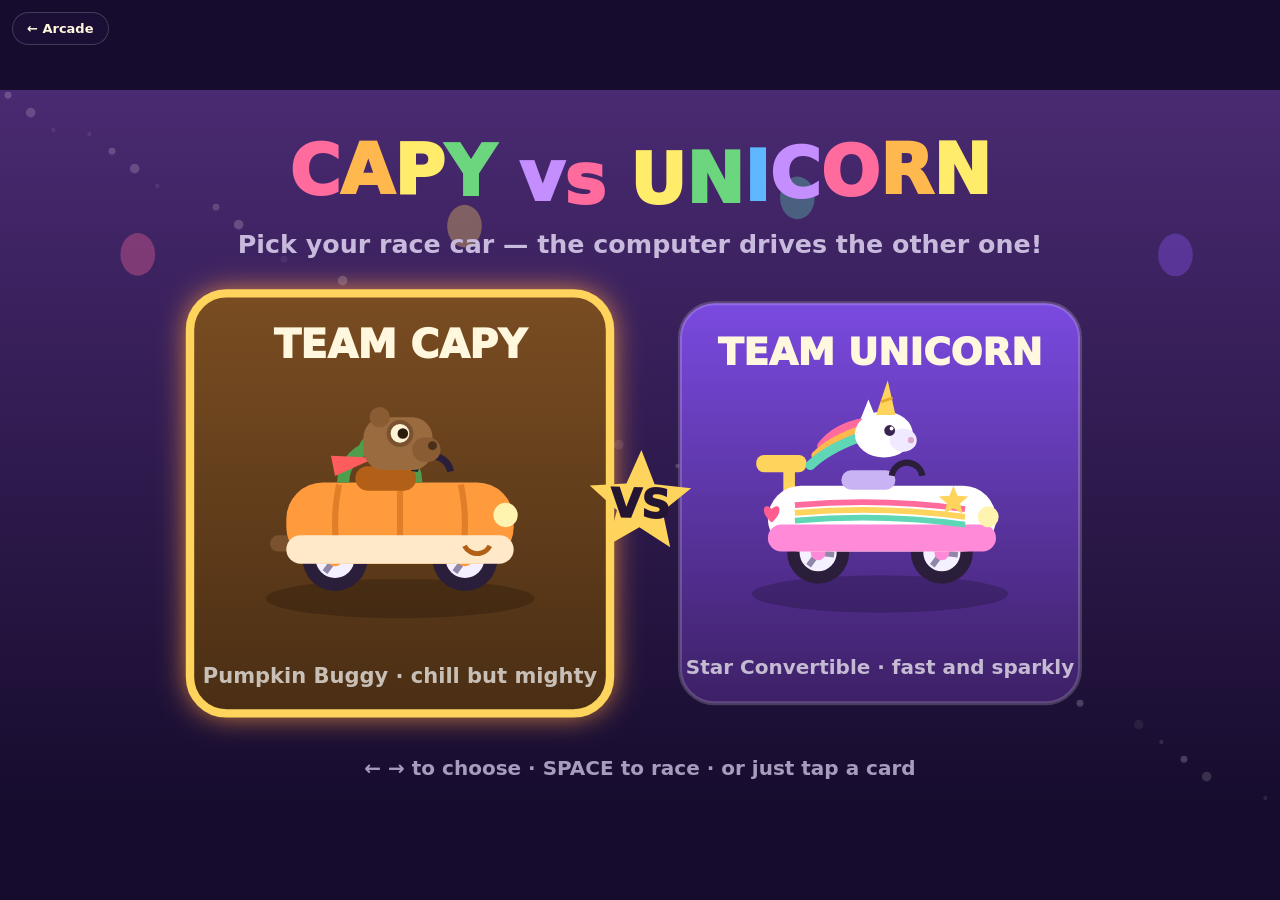
==== capy-vs-unicorn.html @ 6bb23ed1 "Turn index into Capycorn Arcade game picker index.html is now a menu linking to six games. The forme" ====
<!doctype html>
<html lang="en">
<head>
  <meta charset="utf-8">
  <meta name="viewport" content="width=device-width,initial-scale=1,maximum-scale=1,user-scalable=no">
  <meta name="description" content="Choose the mighty capybara or the magical unicorn and tap like crazy to win the big car race.">
  <meta name="theme-color" content="#2d1955">
  <title>Capy vs Unicorn — Capycorn Arcade</title>
  <style>
    html, body {
      margin: 0; height: 100%; overflow: hidden; background: #160c2d;
      font-family: ui-rounded, "Trebuchet MS", system-ui, sans-serif;
    }
    canvas { display: block; touch-action: none; user-select: none; -webkit-user-select: none; }
    .home {
      position: fixed; top: 12px; left: 12px; z-index: 2; padding: 8px 14px;
      color: #fff7de; text-decoration: none; font-size: 13px; font-weight: 900;
      background: rgba(30, 17, 56, .75); border: 1px solid rgba(255,255,255,.18);
      border-radius: 99px; backdrop-filter: blur(4px);
    }
    .home:hover { background: rgba(58, 36, 104, .9); }
  </style>
</head>
<body>
  <a class="home" href="index.html">← Arcade</a>
  <canvas id="game"></canvas>

  <script>
  'use strict';

  const W = 960, H = 540;
  const canvas = document.getElementById('game');
  const ctx = canvas.getContext('2d');

  let scale = 1, offX = 0, offY = 0;
  function resize() {
    const dpr = Math.min(devicePixelRatio || 1, 2);
    canvas.width = Math.round(innerWidth * dpr);
    canvas.height = Math.round(innerHeight * dpr);
    canvas.style.width = innerWidth + 'px';
    canvas.style.height = innerHeight + 'px';
    scale = Math.min(canvas.width / W, canvas.height / H);
    offX = (canvas.width - W * scale) / 2;
    offY = (canvas.height - H * scale) / 2;
  }
  addEventListener('resize', resize);
  resize();

  let audio = null;
  function unlockAudio() {
    if (!audio) {
      try { audio = new (window.AudioContext || window.webkitAudioContext)(); } catch (e) { audio = null; }
    }
    if (audio && audio.state === 'suspended') audio.resume();
  }
  function beep(type, f1, f2, dur, vol, delay) {
    if (!audio) return;
    const t = audio.currentTime + (delay || 0);
    const osc = audio.createOscillator();
    const gain = audio.createGain();
    osc.type = type;
    osc.frequency.setValueAtTime(f1, t);
    osc.frequency.exponentialRampToValueAtTime(Math.max(1, f2), t + dur);
    gain.gain.setValueAtTime(vol || 0.12, t);
    gain.gain.exponentialRampToValueAtTime(0.0001, t + dur);
    osc.connect(gain).connect(audio.destination);
    osc.start(t);
    osc.stop(t + dur);
  }
  function fanfare() {
    [523, 659, 784, 1047].forEach((f, i) => beep('square', f, f, 0.16, 0.1, i * 0.13));
  }
  function sadTrombone() {
    [392, 370, 349, 330].forEach((f, i) => beep('sawtooth', f, f * 0.94, 0.22, 0.07, i * 0.2));
  }

  // ---------- race constants ----------
  const RACE_LENGTH = 1500;
  const PX = 0.85;                 // screen px per world unit
  const PLAYER_X = 260;            // player's screen x while racing
  const LANE_TOP = 350, LANE_BOT = 460;
  const ROAD_TOP = LANE_TOP - 58;
  const TAP_POWER = 27, MAX_SPEED = 165, DECAY = 95;

  // ---------- state ----------
  let state = 'select';            // select | countdown | race | finish | result
  let selIndex = 0;
  let playerChar = 'capy';
  let player, rival, camX, particles, confetti, clouds, trees, crowd, balloons;
  let countN, countT, goFlashT, hintT, finishT, resultT, winner, shakeT;
  let time = 0;
  let buttons = [];

  function otherChar() { return playerChar === 'capy' ? 'uni' : 'capy'; }

  function makeRunner(char) {
    return { char, dist: 0, speed: 0, phase: Math.random() * 6, boost: 0, nextTap: 0.4 };
  }

  function newRace() {
    player = makeRunner(playerChar);
    rival = makeRunner(otherChar());
    camX = 0;
    particles = [];
    confetti = [];
    winner = null;
    countN = 3; countT = 0;
    goFlashT = 0; hintT = 5; finishT = 0; resultT = 0; shakeT = 0;
    clouds = [];
    for (let i = 0; i < 7; i++) clouds.push({ x: i * 220 + Math.random() * 120, y: 36 + Math.random() * 100, s: 0.7 + Math.random() * 0.7 });
    trees = [];
    for (let i = 0; i < 40; i++) trees.push({ d: i * 260 + Math.random() * 160, kind: i % 3, s: 0.8 + Math.random() * 0.5 });
    crowd = [];
    for (let i = 0; i < 14; i++) crowd.push({ d: i * 210 + 120 + Math.random() * 80, kind: i % 3, hue: i });
    balloons = [];
    for (let i = 0; i < 5; i++) balloons.push({ d: i * 430 + 200, y: 90 + Math.random() * 120, c: ['#ff6b9d', '#ffd45c', '#5fd6b5', '#8e5cff', '#ff804f'][i % 5], ph: Math.random() * 6 });
    buttons = [];
  }

  function startCountdown() {
    newRace();
    state = 'countdown';
  }

  // ---------- input ----------
  function tap() {
    if (state !== 'race') return;
    player.speed = Math.min(MAX_SPEED, player.speed + TAP_POWER);
    player.boost = 1;
    shakeT = 0.08;
    beep('triangle', 300 + player.speed * 3, 220, 0.07, 0.07);
    burstRing(player);
  }

  function burstRing(r) {
    const y = r === player ? LANE_BOT : LANE_TOP;
    particles.push({ kind: 'ring', x: worldX(r.dist), y: y - 26, r: 10, life: 0.35, max: 0.35 });
  }

  addEventListener('keydown', (e) => {
    if (e.code === 'Space' || e.code === 'ArrowRight' || e.code === 'Enter') e.preventDefault();
    unlockAudio();
    if (state === 'select') {
      if (e.code === 'ArrowLeft' || e.code === 'ArrowRight') {
        selIndex = selIndex === 0 ? 1 : 0;
        beep('sine', 500, 640, 0.08, 0.08);
      }
      if (e.code === 'Space' || e.code === 'Enter') {
        playerChar = selIndex === 0 ? 'capy' : 'uni';
        beep('square', 600, 900, 0.12, 0.1);
        startCountdown();
      }
    } else if (state === 'race') {
      if (e.code === 'Space' || e.code === 'ArrowRight' || e.code === 'Enter') tap();
    } else if (state === 'result' && resultT > 0.4) {
      if (e.code === 'Space' || e.code === 'Enter') { beep('square', 600, 900, 0.12, 0.1); startCountdown(); }
    }
  });

  canvas.addEventListener('pointerdown', (e) => {
    unlockAudio();
    const p = toGame(e);
    if (state === 'select') {
      const hit = buttons.find(b => p.x >= b.x && p.x <= b.x + b.w && p.y >= b.y && p.y <= b.y + b.h);
      if (hit) {
        playerChar = hit.id;
        beep('square', 600, 900, 0.12, 0.1);
        startCountdown();
      }
    } else if (state === 'race') {
      tap();
    } else if (state === 'result' && resultT > 0.4) {
      const hit = buttons.find(b => p.x >= b.x && p.x <= b.x + b.w && p.y >= b.y && p.y <= b.y + b.h);
      if (hit) {
        beep('square', 600, 900, 0.12, 0.1);
        if (hit.id === 'again') startCountdown();
        else state = 'select';
      }
    }
  });

  function toGame(e) {
    const r = canvas.getBoundingClientRect();
    const dpr = Math.min(devicePixelRatio || 1, 2);
    const cx = (e.clientX - r.left) * dpr;
    const cy = (e.clientY - r.top) * dpr;
    return { x: (cx - offX) / scale, y: (cy - offY) / scale };
  }

  // ---------- update ----------
  function update(dt) {
    time += dt;
    if (shakeT > 0) shakeT -= dt;
    updateParticles(dt);
    updateConfetti(dt);

    if (state === 'countdown') {
      countT += dt;
      const step = Math.floor(countT / 0.8);
      if (step > 3 - countN) {
        countN--;
        if (countN >= 1) beep('square', 440, 440, 0.12, 0.1);
        else {
          state = 'race';
          goFlashT = 0.9;
          beep('square', 880, 880, 0.25, 0.14);
        }
      }
      idleBob(dt);
      return;
    }

    if (state === 'race' || state === 'finish') {
      if (hintT > 0) hintT -= dt;
      if (goFlashT > 0) goFlashT -= dt;
      stepRunner(player, dt);
      stepAI(dt);
      stepRunner(rival, dt);
      player.boost = Math.max(0, player.boost - dt * 3);
      rival.boost = Math.max(0, rival.boost - dt * 3);
      camX += (player.dist - camX) * Math.min(1, dt * 5);
      spawnTrail(player, LANE_BOT, dt);
      spawnTrail(rival, LANE_TOP, dt);

      if (state === 'race' && (player.dist >= RACE_LENGTH || rival.dist >= RACE_LENGTH)) {
        winner = player.dist >= RACE_LENGTH ? player : rival;
        state = 'finish';
        finishT = 0;
        if (winner === player) { fanfare(); } else { sadTrombone(); }
      }
      if (state === 'finish') {
        finishT += dt;
        if (winner === player && Math.random() < dt * 14) {
          confetti.push({
            x: Math.random() * W, y: -20, vx: (Math.random() - 0.5) * 60, vy: 120 + Math.random() * 160,
            rot: Math.random() * 6, vr: (Math.random() - 0.5) * 9, life: 3.2,
            color: ['#ff6b9d', '#ffd45c', '#5fd6b5', '#8e5cff', '#ff804f', '#5fb8ff'][Math.floor(Math.random() * 6)]
          });
        }
        if (finishT > 1.7) { state = 'result'; resultT = 0; }
      }
    }
    if (state === 'result') resultT += dt;
  }

  function idleBob(dt) {
    player.phase += dt * 2.2;
    rival.phase += dt * 2.2;
  }

  function stepRunner(r, dt) {
    r.speed = Math.max(0, r.speed - DECAY * dt);
    if (state === 'finish') r.speed = Math.max(0, r.speed - DECAY * 1.6 * dt);
    const cap = winner === r ? MAX_SPEED * 0.6 : MAX_SPEED;
    r.speed = Math.min(r.speed, cap);
    r.dist = Math.min(RACE_LENGTH + 120, r.dist + r.speed * dt);
    r.phase += dt * (2 + r.speed * 0.11);
  }

  function stepAI(dt) {
    if (state !== 'race') return;
    rival.nextTap -= dt;
    if (rival.nextTap <= 0) {
      const gap = player.dist - rival.dist;
      let interval = 0.19 + Math.random() * 0.13;
      if (gap > 160) interval *= 0.72;
      else if (gap > 60) interval *= 0.9;
      else if (gap < -220) interval *= 1.55;
      else if (gap < -90) interval *= 1.25;
      rival.speed = Math.min(MAX_SPEED, rival.speed + TAP_POWER * (0.92 + Math.random() * 0.16));
      rival.boost = 1;
      rival.nextTap = interval;
    }
  }

  function spawnTrail(r, laneY, dt) {
    if (r.speed < 25) return;
    const rate = r.speed * 0.0045;
    if (Math.random() < rate) {
      const x = worldX(r.dist) - 56;
      if (r.char === 'uni') {
        particles.push({
          kind: 'spark', x, y: laneY - 18 - Math.random() * 30,
          vx: -40 - Math.random() * 60, vy: -20 - Math.random() * 40,
          life: 0.6, max: 0.6,
          color: ['#ff6b9d', '#ffd45c', '#5fd6b5', '#5fb8ff', '#c58eff'][Math.floor(Math.random() * 5)]
        });
      } else {
        particles.push({
          kind: 'dust', x, y: laneY - 8 - Math.random() * 8,
          vx: -30 - Math.random() * 50, vy: -14 - Math.random() * 24,
          life: 0.55, max: 0.55, r: 5 + Math.random() * 6
        });
      }
    }
  }

  function updateParticles(dt) {
    if (!particles) return;
    for (const p of particles) {
      p.life -= dt;
      if (p.kind === 'ring') { p.r += dt * 160; }
      else { p.x += p.vx * dt; p.y += p.vy * dt; p.vy += 60 * dt; }
    }
    particles = particles.filter(p => p.life > 0);
  }

  function updateConfetti(dt) {
    if (!confetti) return;
    for (const c of confetti) {
      c.life -= dt;
      c.x += c.vx * dt;
      c.y += c.vy * dt;
      c.rot += c.vr * dt;
      c.vy += 90 * dt;
    }
    confetti = confetti.filter(c => c.life > 0 && c.y < H + 30);
  }

  function worldX(d) { return PLAYER_X + (d - camX) * PX; }

  // ---------- drawing ----------
  function draw() {
    ctx.setTransform(1, 0, 0, 1, 0, 0);
    ctx.clearRect(0, 0, canvas.width, canvas.height);
    ctx.setTransform(scale, 0, 0, scale, offX, offY);
    if (shakeT > 0) ctx.translate((Math.random() - 0.5) * 5, (Math.random() - 0.5) * 4);

    if (state === 'select') drawSelect();
    else drawRace();

    ctx.setTransform(1, 0, 0, 1, 0, 0);
    ctx.fillStyle = '#160c2d';
    if (offX > 0) { ctx.fillRect(0, 0, offX, canvas.height); ctx.fillRect(canvas.width - offX, 0, offX, canvas.height); }
    if (offY > 0) { ctx.fillRect(0, 0, canvas.width, offY); ctx.fillRect(0, canvas.height - offY, canvas.width, offY); }
  }

  function drawWorld() {
    // sky
    const g = ctx.createLinearGradient(0, 0, 0, H);
    g.addColorStop(0, '#7ec8ff');
    g.addColorStop(0.5, '#c9ecff');
    g.addColorStop(0.62, '#a5dd8f');
    g.addColorStop(1, '#74bd63');
    ctx.fillStyle = g;
    ctx.fillRect(0, 0, W, H);

    // sun with slow-spinning rays
    ctx.save();
    ctx.translate(838, 74);
    ctx.rotate(time * 0.15);
    ctx.fillStyle = '#ffdf6b55';
    for (let i = 0; i < 12; i++) {
      ctx.rotate(Math.PI / 6);
      ctx.beginPath();
      ctx.moveTo(52, -7); ctx.lineTo(76, 0); ctx.lineTo(52, 7);
      ctx.closePath(); ctx.fill();
    }
    ctx.restore();
    ctx.fillStyle = '#ffdf6b';
    ctx.beginPath(); ctx.arc(838, 74, 42, 0, 7); ctx.fill();
    ctx.fillStyle = '#fff3c4';
    ctx.beginPath(); ctx.arc(830, 66, 30, 0, 7); ctx.fill();

    // faint rainbow
    ctx.save();
    ctx.globalAlpha = 0.22;
    ctx.lineWidth = 11;
    const rb = ['#ff5d5d', '#ffb84d', '#ffec6b', '#6bd67e', '#5fb8ff', '#c58eff'];
    rb.forEach((c, i) => {
      ctx.strokeStyle = c;
      ctx.beginPath();
      ctx.arc(240, 330, 190 - i * 11, Math.PI, Math.PI * 2);
      ctx.stroke();
    });
    ctx.restore();

    // clouds
    for (const c of clouds) {
      let x = (c.x - camX * PX * 0.18) % (W + 240);
      if (x < -120) x += W + 240;
      x -= 120;
      ctx.fillStyle = '#ffffffe6';
      blob(x, c.y, 34 * c.s);
    }

    // hills
    hill(0.35, 272, 60, '#8ccb78');
    hill(0.55, 296, 42, '#79bd68');

    // trees
    for (const t of trees) {
      const sx = PLAYER_X + (t.d * 0.9 - camX) * PX;
      if (sx < -80 || sx > W + 80) continue;
      drawTree(sx, 306, t.s, t.kind);
    }

    // balloons
    for (const b of balloons) {
      const sx = worldX(b.d);
      if (sx < -60 || sx > W + 60) continue;
      const by = b.y + Math.sin(time * 1.4 + b.ph) * 7;
      ctx.strokeStyle = '#00000022';
      ctx.lineWidth = 1.6;
      ctx.beginPath();
      ctx.moveTo(sx, by + 18);
      ctx.quadraticCurveTo(sx + 6, by + 34, sx, by + 48);
      ctx.stroke();
      ctx.fillStyle = b.c;
      ctx.beginPath(); ctx.ellipse(sx, by, 15, 18, 0, 0, 7); ctx.fill();
      ctx.fillStyle = '#ffffff88';
      ctx.beginPath(); ctx.ellipse(sx - 5, by - 6, 5, 7, -0.4, 0, 7); ctx.fill();
      ctx.fillStyle = b.c;
      ctx.beginPath(); ctx.moveTo(sx - 4, by + 16); ctx.lineTo(sx + 4, by + 16); ctx.lineTo(sx, by + 22); ctx.closePath(); ctx.fill();
    }

    // grass strip + flowers
    ctx.fillStyle = '#7cc46a';
    ctx.fillRect(0, 300, W, ROAD_TOP - 300 + 8);
    for (let i = 0; i < 26; i++) {
      const d = i * 130 + 40;
      const sx = worldX(d);
      if (sx < -20 || sx > W + 20) continue;
      drawFlower(sx, ROAD_TOP - 8 - (i % 3) * 9, ['#ff6b9d', '#ffd45c', '#c58eff', '#fff'][i % 4]);
    }

    // butterflies
    butterfly((time * 60) % (W + 80) - 40, 250 + Math.sin(time * 2.2) * 24, '#ff9d5c');
    butterfly(W - ((time * 45 + 300) % (W + 80)) + 40, 232 + Math.cos(time * 1.8) * 20, '#c58eff');
  }

  function blob(x, y, r) {
    ctx.beginPath();
    ctx.arc(x, y, r, 0, 7);
    ctx.arc(x + r * 0.9, y + r * 0.18, r * 0.75, 0, 7);
    ctx.arc(x - r * 0.9, y + r * 0.2, r * 0.7, 0, 7);
    ctx.fill();
  }

  function hill(par, baseY, amp, color) {
    ctx.fillStyle = color;
    ctx.beginPath();
    ctx.moveTo(0, H);
    for (let x = 0; x <= W; x += 24) {
      const wx = x + camX * PX * par;
      ctx.lineTo(x, baseY - Math.abs(Math.sin(wx * 0.008)) * amp);
    }
    ctx.lineTo(W, H);
    ctx.closePath();
    ctx.fill();
  }

  function drawTree(x, y, s, kind) {
    ctx.save();
    ctx.translate(x, y);
    ctx.scale(s, s);
    ctx.fillStyle = '#7a5230';
    ctx.fillRect(-5, -34, 10, 36);
    if (kind === 0) {
      ctx.fillStyle = '#4e9e4e';
      ctx.beginPath(); ctx.arc(0, -52, 26, 0, 7); ctx.arc(-16, -40, 18, 0, 7); ctx.arc(16, -40, 18, 0, 7); ctx.fill();
      ctx.fillStyle = '#67b867';
      ctx.beginPath(); ctx.arc(-8, -56, 12, 0, 7); ctx.fill();
    } else if (kind === 1) {
      ctx.fillStyle = '#3f8f5f';
      ctx.beginPath(); ctx.moveTo(0, -84); ctx.lineTo(24, -30); ctx.lineTo(-24, -30); ctx.closePath(); ctx.fill();
      ctx.fillStyle = '#4e9e4e';
      ctx.beginPath(); ctx.moveTo(0, -66); ctx.lineTo(20, -22); ctx.lineTo(-20, -22); ctx.closePath(); ctx.fill();
    } else {
      ctx.fillStyle = '#5fb85f';
      ctx.beginPath(); ctx.ellipse(0, -48, 15, 30, 0, 0, 7); ctx.fill();
      ctx.fillStyle = '#79cc79';
      ctx.beginPath(); ctx.ellipse(-4, -56, 7, 16, -0.2, 0, 7); ctx.fill();
    }
    ctx.restore();
  }

  function drawFlower(x, y, color) {
    ctx.strokeStyle = '#3f8f4f';
    ctx.lineWidth = 2;
    ctx.beginPath(); ctx.moveTo(x, y); ctx.lineTo(x, y + 9); ctx.stroke();
    ctx.fillStyle = color;
    for (let i = 0; i < 5; i++) {
      const a = i * Math.PI * 2 / 5 - Math.PI / 2;
      ctx.beginPath(); ctx.arc(x + Math.cos(a) * 4, y + Math.sin(a) * 4, 3, 0, 7); ctx.fill();
    }
    ctx.fillStyle = '#ff9d3d';
    ctx.beginPath(); ctx.arc(x, y, 2.4, 0, 7); ctx.fill();
  }

  function butterfly(x, y, color) {
    const flap = Math.abs(Math.sin(time * 14)) * 0.7 + 0.3;
    ctx.save();
    ctx.translate(x, y);
    ctx.fillStyle = color;
    ctx.beginPath(); ctx.ellipse(-5 * flap, 0, 6 * flap, 4.5, -0.4, 0, 7); ctx.fill();
    ctx.beginPath(); ctx.ellipse(5 * flap, 0, 6 * flap, 4.5, 0.4, 0, 7); ctx.fill();
    ctx.fillStyle = '#4a2f5a';
    ctx.fillRect(-1, -4, 2, 8);
    ctx.restore();
  }

  // ---------- race scene ----------
  function drawRace() {
    drawWorld();

    // spectators behind the top fence
    for (const c of crowd) {
      const sx = worldX(c.d);
      if (sx < -50 || sx > W + 50) continue;
      drawCritter(sx, ROAD_TOP - 6, c.kind, c.hue);
    }

    // bunting along the fence
    drawBunting();

    // road
    ctx.fillStyle = '#6d6480';
    ctx.fillRect(0, ROAD_TOP, W, H - ROAD_TOP);
    // curbs
    curb(ROAD_TOP);
    ctx.fillStyle = '#5a5170';
    ctx.fillRect(0, H - 12, W, 12);
    // lane dashes
    ctx.strokeStyle = '#fff7';
    ctx.lineWidth = 5;
    ctx.setLineDash([30, 24]);
    ctx.lineDashOffset = -camX * PX;
    ctx.beginPath();
    ctx.moveTo(0, (LANE_TOP + LANE_BOT) / 2 - 16);
    ctx.lineTo(W, (LANE_TOP + LANE_BOT) / 2 - 16);
    ctx.stroke();
    ctx.setLineDash([]);

    drawFinishArch();

    drawCarShadow(rival, LANE_TOP);
    drawCarShadow(player, LANE_BOT);
    drawCar(rival, worldX(rival.dist), LANE_TOP, 0.8);
    drawCar(player, worldX(player.dist), LANE_BOT, 1);
    drawParticles();

    if (state === 'countdown') drawCountdown();
    if (goFlashT > 0 && state === 'race') drawGoFlash();
    if (state === 'race' && hintT > 0) drawHint();

    drawProgressBar();
    drawConfetti();
    if (state === 'result') drawResult();
  }

  function curb(y) {
    for (let x = -((camX * PX) % 34); x < W + 34; x += 34) {
      ctx.fillStyle = (Math.floor((x + camX * PX) / 34) % 2) ? '#ff5d5d' : '#fff7de';
      ctx.fillRect(x, y, 34, 10);
    }
  }

  function drawBunting() {
    const y = ROAD_TOP - 22;
    ctx.strokeStyle = '#fff7de';
    ctx.lineWidth = 2;
    ctx.beginPath();
    let first = true;
    for (let d = -80; d <= RACE_LENGTH + 160; d += 26) {
      const sx = worldX(d);
      if (sx < -40 || sx > W + 40) continue;
      const sag = Math.sin(d * 0.24) * 4;
      if (first) { ctx.moveTo(sx, y + sag); first = false; }
      else ctx.lineTo(sx, y + sag);
    }
    ctx.stroke();
    const cols = ['#ff6b9d', '#ffd45c', '#5fd6b5', '#8e5cff', '#ff804f'];
    let i = 0;
    for (let d = -80; d <= RACE_LENGTH + 160; d += 26) {
      const sx = worldX(d);
      if (sx < -40 || sx > W + 40) { i++; continue; }
      const sag = Math.sin(d * 0.24) * 4;
      ctx.fillStyle = cols[i % 5];
      ctx.beginPath();
      ctx.moveTo(sx - 7, y + sag);
      ctx.lineTo(sx + 7, y + sag);
      ctx.lineTo(sx, y + sag + 13);
      ctx.closePath();
      ctx.fill();
      i++;
    }
  }

  function drawCritter(x, y, kind, hue) {
    const bounce = Math.abs(Math.sin(time * 5 + hue)) * 5;
    const cols = ['#ffc9a3', '#c9e8ff', '#ffd7f0', '#d9ffd0', '#fff3b0'];
    const col = cols[hue % cols.length];
    ctx.save();
    ctx.translate(x, y - bounce);
    ctx.fillStyle = col;
    // ears
    if (kind === 0) { // bunny
      ctx.beginPath(); ctx.ellipse(-6, -34, 4, 10, -0.15, 0, 7); ctx.ellipse(6, -34, 4, 10, 0.15, 0, 7); ctx.fill();
    } else if (kind === 1) { // bear
      ctx.beginPath(); ctx.arc(-8, -24, 5, 0, 7); ctx.arc(8, -24, 5, 0, 7); ctx.fill();
    } else { // cat
      ctx.beginPath();
      ctx.moveTo(-11, -18); ctx.lineTo(-9, -30); ctx.lineTo(-3, -22);
      ctx.moveTo(11, -18); ctx.lineTo(9, -30); ctx.lineTo(3, -22);
      ctx.fill();
    }
    // body blob
    ctx.beginPath(); ctx.ellipse(0, -12, 15, 14, 0, 0, 7); ctx.fill();
    // face
    ctx.fillStyle = '#3a2350';
    ctx.beginPath(); ctx.arc(-5, -14, 1.8, 0, 7); ctx.arc(5, -14, 1.8, 0, 7); ctx.fill();
    ctx.strokeStyle = '#3a2350';
    ctx.lineWidth = 1.4;
    ctx.beginPath(); ctx.arc(0, -10, 3.4, 0.15 * Math.PI, 0.85 * Math.PI); ctx.stroke();
    ctx.restore();
  }

  function drawFinishArch() {
    const x = worldX(RACE_LENGTH);
    if (x < -140 || x > W + 140) return;
    // posts
    ctx.fillStyle = '#8e5cff';
    ctx.fillRect(x - 6, ROAD_TOP - 44, 12, H - ROAD_TOP + 44);
    ctx.fillStyle = '#7a4ae0';
    ctx.fillRect(x - 6, ROAD_TOP - 44, 4, H - ROAD_TOP + 44);
    // checkered banner across the top
    const bw = 150, bh = 26, cell = 13;
    ctx.save();
    ctx.translate(x - bw / 2, ROAD_TOP - 44);
    for (let r = 0; r < 2; r++) for (let c = 0; c * cell < bw; c++) {
      ctx.fillStyle = (r + c) % 2 ? '#241533' : '#fff7de';
      ctx.fillRect(c * cell, r * cell, cell, cell);
    }
    ctx.strokeStyle = '#241533';
    ctx.lineWidth = 3;
    ctx.strokeRect(0, 0, bw, bh);
    ctx.restore();
    // star on the post top
    ctx.fillStyle = '#ffd45c';
    star(x, ROAD_TOP - 54, 12);
    // checkered strip on the road
    for (let r = 0; r * cell < H - ROAD_TOP; r++) {
      ctx.fillStyle = r % 2 ? '#24153355' : '#ffffff55';
      ctx.fillRect(x - cell, ROAD_TOP + r * cell, cell, cell);
      ctx.fillStyle = r % 2 ? '#ffffff55' : '#24153355';
      ctx.fillRect(x, ROAD_TOP + r * cell, cell, cell);
    }
  }

  // ---------- cars ----------
  function drawCarShadow(r, laneY) {
    const x = worldX(r.dist);
    if (x < -160 || x > W + 160) return;
    ctx.fillStyle = '#00000026';
    ctx.beginPath();
    ctx.ellipse(x, laneY + 4, r === player ? 58 : 48, 10, 0, 0, 7);
    ctx.fill();
  }

  function drawCar(r, x, laneY, s) {
    if (x < -180 || x > W + 180) return;
    const speedRatio = Math.min(1, r.speed / MAX_SPEED);
    const bounce = Math.sin(r.phase * 2.3) * (1 + 2 * speedRatio);
    ctx.save();
    ctx.translate(x, laneY);
    ctx.scale(s, s);
    ctx.rotate(speedRatio * 0.04 - r.boost * 0.02);

    // speed streaks
    if (speedRatio > 0.55) {
      ctx.strokeStyle = `rgba(255,255,255,${(speedRatio - 0.5) * 0.9})`;
      ctx.lineWidth = 3;
      ctx.lineCap = 'round';
      for (let i = 0; i < 3; i++) {
        const ly = -44 + i * 16 + Math.sin(r.phase * 3 + i) * 3;
        ctx.beginPath();
        ctx.moveTo(-64 - i * 8, ly);
        ctx.lineTo(-64 - i * 8 - 26 * speedRatio, ly);
        ctx.stroke();
      }
    }

    if (r.char === 'capy') drawCapyCar(r, bounce);
    else drawUniCar(r, bounce);

    // little "YOU" pennant on the player's car
    if (r === player && state !== 'result') {
      ctx.strokeStyle = '#241533';
      ctx.lineWidth = 2.5;
      ctx.beginPath(); ctx.moveTo(-46, -58); ctx.lineTo(-46, -96); ctx.stroke();
      const wave = Math.sin(time * 8) * 4;
      ctx.fillStyle = '#ffd45c';
      ctx.beginPath();
      ctx.moveTo(-46, -96);
      ctx.lineTo(-46 + 26, -90 + wave);
      ctx.lineTo(-46, -82);
      ctx.closePath();
      ctx.fill();
    }
    ctx.restore();
  }

  function wheel(x, y, r, rot, hub) {
    ctx.save();
    ctx.translate(x, y);
    ctx.fillStyle = '#2b1e3a';
    ctx.beginPath(); ctx.arc(0, 0, r, 0, 7); ctx.fill();
    ctx.fillStyle = '#f4f0ff';
    ctx.beginPath(); ctx.arc(0, 0, r * 0.6, 0, 7); ctx.fill();
    ctx.save();
    ctx.rotate(rot);
    ctx.strokeStyle = '#8f86a8';
    ctx.lineWidth = 3;
    for (let i = 0; i < 3; i++) {
      ctx.rotate(Math.PI * 2 / 3);
      ctx.beginPath(); ctx.moveTo(0, 0); ctx.lineTo(0, -r * 0.52); ctx.stroke();
    }
    ctx.restore();
    ctx.fillStyle = hub;
    ctx.beginPath(); ctx.arc(0, 0, r * 0.24, 0, 7); ctx.fill();
    ctx.restore();
  }

  function drawCapyCar(r, bounce) {
    const rot = r.dist * 0.07;
    wheel(-32, -15, 16, rot, '#ff9a3d');
    wheel(32, -15, 16, rot, '#ff9a3d');

    ctx.save();
    ctx.translate(0, bounce);

    // exhaust pipe
    ctx.fillStyle = '#7a5230';
    ctx.beginPath(); ctx.roundRect(-64, -26, 14, 8, 4); ctx.fill();

    // pumpkin-buggy body
    ctx.fillStyle = '#ff9a3d';
    ctx.beginPath(); ctx.roundRect(-56, -52, 112, 40, 18); ctx.fill();
    // ribs
    ctx.strokeStyle = '#e07f28';
    ctx.lineWidth = 3;
    [-30, 0, 30].forEach(rx => {
      ctx.beginPath();
      ctx.moveTo(rx, -51);
      ctx.quadraticCurveTo(rx + (rx === 0 ? 0 : Math.sign(rx) * 4), -32, rx, -13);
      ctx.stroke();
    });
    // cream lower band
    ctx.fillStyle = '#ffe9c9';
    ctx.beginPath(); ctx.roundRect(-56, -26, 112, 14, 7); ctx.fill();
    // green leaf roll bar
    ctx.strokeStyle = '#4e9e4e';
    ctx.lineWidth = 6;
    ctx.beginPath(); ctx.arc(-10, -52, 18, Math.PI, Math.PI * 2); ctx.stroke();
    ctx.fillStyle = '#4e9e4e';
    ctx.beginPath(); ctx.ellipse(-12, -72, 9, 5, -0.5, 0, 7); ctx.fill();

    // headlight + friendly bumper smile
    ctx.fillStyle = '#fff3b0';
    ctx.beginPath(); ctx.arc(52, -36, 6, 0, 7); ctx.fill();
    ctx.strokeStyle = '#b25f18';
    ctx.lineWidth = 2.4;
    ctx.beginPath(); ctx.arc(38, -24, 7, 0.15 * Math.PI, 0.85 * Math.PI); ctx.stroke();

    // seat + steering
    ctx.fillStyle = '#b25f18';
    ctx.beginPath(); ctx.roundRect(-22, -60, 30, 12, 6); ctx.fill();
    ctx.strokeStyle = '#2b1e3a';
    ctx.lineWidth = 3.4;
    ctx.beginPath(); ctx.arc(16, -56, 9, Math.PI * 1.05, Math.PI * 1.95); ctx.stroke();

    // capy driver
    ctx.save();
    ctx.translate(-4, -70 + bounce * 0.4);
    // scarf flowing
    const sw = Math.sin(time * 10) * 3;
    ctx.fillStyle = '#ff5d5d';
    ctx.beginPath();
    ctx.moveTo(-8, 6);
    ctx.lineTo(-30, 2 + sw);
    ctx.lineTo(-28, 12 + sw);
    ctx.closePath(); ctx.fill();
    // head
    ctx.fillStyle = '#9a6b3f';
    ctx.beginPath(); ctx.roundRect(-14, -14, 34, 26, 10); ctx.fill();
    // snout
    ctx.fillStyle = '#8a5c34';
    ctx.beginPath(); ctx.roundRect(10, -4, 14, 12, 6); ctx.fill();
    ctx.fillStyle = '#4a2f1a';
    ctx.beginPath(); ctx.arc(20, 0, 2.2, 0, 7); ctx.fill();
    // ear
    ctx.fillStyle = '#8a5c34';
    ctx.beginPath(); ctx.arc(-6, -14, 5, 0, 7); ctx.fill();
    // goggles
    ctx.fillStyle = '#fff3d6';
    ctx.beginPath(); ctx.arc(4, -6, 5.6, 0, 7); ctx.fill();
    ctx.strokeStyle = '#7a5230';
    ctx.lineWidth = 2;
    ctx.stroke();
    ctx.fillStyle = '#2d1a0e';
    ctx.beginPath(); ctx.arc(5.4, -6, 2.6, 0, 7); ctx.fill();
    ctx.restore();

    ctx.restore();
  }

  function drawUniCar(r, bounce) {
    const rot = r.dist * 0.07;
    wheel(-32, -15, 16, rot, '#ff8ad8');
    wheel(32, -15, 16, rot, '#ff8ad8');

    ctx.save();
    ctx.translate(0, bounce);

    // golden wing spoiler
    ctx.fillStyle = '#ffd45c';
    ctx.beginPath(); ctx.roundRect(-64, -64, 26, 9, 4); ctx.fill();
    ctx.fillRect(-50, -56, 6, 12);

    // sleek convertible body
    ctx.fillStyle = '#ffffff';
    ctx.beginPath(); ctx.roundRect(-58, -48, 118, 34, 17); ctx.fill();
    // pink lower sweep
    ctx.fillStyle = '#ff8ad8';
    ctx.beginPath(); ctx.roundRect(-58, -28, 118, 14, 7); ctx.fill();
    // rainbow side stripe
    const stripe = ['#ff6b9d', '#ffd45c', '#5fd6b5'];
    stripe.forEach((c, i) => {
      ctx.strokeStyle = c;
      ctx.lineWidth = 3;
      ctx.beginPath();
      ctx.moveTo(-44, -38 + i * 4);
      ctx.quadraticCurveTo(0, -42 + i * 4, 44, -36 + i * 4);
      ctx.stroke();
    });
    // gold star on hood
    ctx.fillStyle = '#ffd45c';
    star(38, -40, 8);
    // heart taillight
    ctx.fillStyle = '#ff5d8f';
    heart(-56, -34, 5);
    // headlight
    ctx.fillStyle = '#fff3b0';
    ctx.beginPath(); ctx.arc(56, -32, 5.4, 0, 7); ctx.fill();

    // seat + wheel
    ctx.fillStyle = '#c9b3f5';
    ctx.beginPath(); ctx.roundRect(-20, -56, 28, 10, 5); ctx.fill();
    ctx.strokeStyle = '#2b1e3a';
    ctx.lineWidth = 3.2;
    ctx.beginPath(); ctx.arc(14, -52, 8, Math.PI * 1.05, Math.PI * 1.95); ctx.stroke();

    // unicorn driver
    ctx.save();
    ctx.translate(-2, -68 + bounce * 0.4);
    // mane flowing
    const maneCols = ['#ff6b9d', '#ffb84d', '#5fd6b5'];
    ctx.lineWidth = 5;
    ctx.lineCap = 'round';
    maneCols.forEach((c, i) => {
      ctx.strokeStyle = c;
      ctx.beginPath();
      ctx.moveTo(-6 - i * 2, -12 + i * 4);
      ctx.quadraticCurveTo(-20 - i * 3, -10 + i * 5 + Math.sin(time * 9 + i) * 2.4, -28 - i * 3, 0 + i * 5);
      ctx.stroke();
    });
    // head
    ctx.fillStyle = '#ffffff';
    ctx.beginPath(); ctx.ellipse(4, -6, 15, 12, 0, 0, 7); ctx.fill();
    ctx.fillStyle = '#f0e9ff';
    ctx.beginPath(); ctx.ellipse(14, -3, 7, 6, 0, 0, 7); ctx.fill();
    ctx.fillStyle = '#d9a7c7';
    ctx.beginPath(); ctx.arc(18, -3, 1.6, 0, 7); ctx.fill();
    // ear + horn
    ctx.fillStyle = '#fff';
    ctx.beginPath(); ctx.moveTo(-8, -14); ctx.lineTo(-4, -24); ctx.lineTo(0, -14); ctx.closePath(); ctx.fill();
    ctx.fillStyle = '#ffd45c';
    ctx.beginPath(); ctx.moveTo(0, -16); ctx.lineTo(6, -34); ctx.lineTo(10, -16); ctx.closePath(); ctx.fill();
    ctx.strokeStyle = '#e9a829';
    ctx.lineWidth = 1.4;
    ctx.beginPath(); ctx.moveTo(3, -23); ctx.lineTo(8, -24.6); ctx.stroke();
    // eye
    ctx.fillStyle = '#3a2350';
    ctx.beginPath(); ctx.arc(7, -8, 2.8, 0, 7); ctx.fill();
    ctx.fillStyle = '#fff';
    ctx.beginPath(); ctx.arc(8, -9, 1, 0, 7); ctx.fill();
    ctx.restore();

    ctx.restore();
  }

  function heart(x, y, s) {
    ctx.beginPath();
    ctx.moveTo(x, y + s);
    ctx.bezierCurveTo(x - s * 1.4, y - s * 0.2, x - s * 0.7, y - s * 1.2, x, y - s * 0.4);
    ctx.bezierCurveTo(x + s * 0.7, y - s * 1.2, x + s * 1.4, y - s * 0.2, x, y + s);
    ctx.fill();
  }

  function drawParticles() {
    for (const p of particles) {
      const a = Math.max(0, p.life / p.max);
      if (p.kind === 'ring') {
        ctx.strokeStyle = `rgba(255,255,255,${a * 0.8})`;
        ctx.lineWidth = 4 * a;
        ctx.beginPath();
        ctx.arc(p.x, p.y, p.r, 0, 7);
        ctx.stroke();
      } else if (p.kind === 'spark') {
        ctx.fillStyle = p.color;
        ctx.globalAlpha = a;
        star(p.x, p.y, 5 * a + 2);
        ctx.globalAlpha = 1;
      } else {
        ctx.fillStyle = `rgba(226,205,170,${a * 0.9})`;
        ctx.beginPath();
        ctx.arc(p.x, p.y, p.r * (1.4 - a * 0.4), 0, 7);
        ctx.fill();
      }
    }
  }

  function star(x, y, r) {
    ctx.beginPath();
    for (let i = 0; i < 10; i++) {
      const ang = i * Math.PI / 5 - Math.PI / 2;
      const rr = i % 2 ? r * 0.45 : r;
      ctx.lineTo(x + Math.cos(ang) * rr, y + Math.sin(ang) * rr);
    }
    ctx.closePath();
    ctx.fill();
  }

  function drawConfetti() {
    for (const c of confetti) {
      ctx.save();
      ctx.translate(c.x, c.y);
      ctx.rotate(c.rot);
      ctx.fillStyle = c.color;
      ctx.fillRect(-5, -3, 10, 6);
      ctx.restore();
    }
  }

  function drawProgressBar() {
    const bx = 250, bw = 460, by = 18;
    ctx.fillStyle = 'rgba(22,12,45,.62)';
    ctx.beginPath();
    ctx.roundRect(bx - 14, by - 8, bw + 28, 44, 22);
    ctx.fill();
    ctx.fillStyle = '#ffffff30';
    ctx.beginPath();
    ctx.roundRect(bx, by + 8, bw, 10, 5);
    ctx.fill();

    const flagX = bx + bw + 2;
    for (let r = 0; r < 2; r++) for (let c = 0; c < 2; c++) {
      ctx.fillStyle = (r + c) % 2 ? '#241533' : '#fff';
      ctx.fillRect(flagX + c * 7, by + 2 + r * 7, 7, 7);
    }

    progressIcon(rival, bx, bw, by);
    progressIcon(player, bx, bw, by, true);
  }

  function progressIcon(r, bx, bw, by, isPlayer) {
    const t = Math.min(1, r.dist / RACE_LENGTH);
    const x = bx + t * (bw - 24) + 12;
    const y = by + 13 + (isPlayer ? -13 : 13);
    if (isPlayer) {
      ctx.fillStyle = '#ffd45c';
      ctx.font = '900 10px ui-rounded, system-ui';
      ctx.textAlign = 'center';
      ctx.fillText('YOU', x, y - 14);
    }
    ctx.fillStyle = r.char === 'capy' ? '#ff9a3d' : '#fff';
    ctx.beginPath(); ctx.arc(x, y, 9, 0, 7); ctx.fill();
    ctx.strokeStyle = r.char === 'capy' ? '#b25f18' : '#c9b3f5';
    ctx.lineWidth = 2;
    ctx.stroke();
    if (r.char === 'uni') {
      ctx.fillStyle = '#ffd45c';
      ctx.beginPath();
      ctx.moveTo(x - 2, y - 7); ctx.lineTo(x + 2, y - 16); ctx.lineTo(x + 5, y - 7);
      ctx.closePath(); ctx.fill();
    } else {
      ctx.fillStyle = '#4e9e4e';
      ctx.beginPath(); ctx.ellipse(x, y - 8, 4, 2.4, -0.5, 0, 7); ctx.fill();
    }
  }

  function drawCountdown() {
    const pop = 1 + Math.max(0, 0.3 - (countT % 0.8)) * 2.2;
    ctx.textAlign = 'center';
    const cols = { 3: '#ff6b6b', 2: '#ffb84d', 1: '#5fd6b5' };
    ctx.save();
    ctx.translate(W / 2, 150);
    ctx.scale(pop, pop);
    ctx.fillStyle = '#24153399';
    ctx.beginPath(); ctx.arc(0, 0, 62, 0, 7); ctx.fill();
    ctx.lineWidth = 5;
    ctx.strokeStyle = cols[countN];
    ctx.stroke();
    ctx.fillStyle = cols[countN];
    ctx.font = '1000 84px ui-rounded, "Trebuchet MS", system-ui';
    ctx.fillText(String(countN), 0, 30);
    ctx.restore();
    ctx.fillStyle = '#fff';
    ctx.font = '900 22px ui-rounded, system-ui';
    ctx.fillText('Get ready to TAP!', W / 2, 240);
  }

  function drawGoFlash() {
    const a = Math.min(1, goFlashT / 0.5);
    ctx.textAlign = 'center';
    ctx.save();
    ctx.translate(W / 2, 150);
    const s = 1 + (0.9 - goFlashT) * 0.6;
    ctx.scale(s, s);
    ctx.globalAlpha = a;
    ctx.fillStyle = '#5fd6b5';
    ctx.font = '1000 92px ui-rounded, "Trebuchet MS", system-ui';
    ctx.fillText('GO!', 0, 30);
    ctx.fillStyle = '#ffd45c';
    star(-96, -10, 14 * a);
    star(96, 8, 12 * a);
    ctx.restore();
    ctx.globalAlpha = 1;
  }

  function drawHint() {
    const pulse = 1 + Math.sin(time * 9) * 0.06;
    ctx.save();
    ctx.translate(W / 2, H - 26);
    ctx.scale(pulse, pulse);
    ctx.textAlign = 'center';
    ctx.fillStyle = '#241533aa';
    ctx.beginPath(); ctx.roundRect(-190, -26, 380, 40, 20); ctx.fill();
    ctx.fillStyle = '#ffd45c';
    ctx.font = '1000 22px ui-rounded, system-ui';
    ctx.fillText('TAP TAP TAP as fast as you can!', 0, 2);
    ctx.restore();
  }

  // ---------- select screen ----------
  function drawSelect() {
    const g = ctx.createLinearGradient(0, 0, 0, H);
    g.addColorStop(0, '#4a2a72');
    g.addColorStop(1, '#160c2d');
    ctx.fillStyle = g;
    ctx.fillRect(0, 0, W, H);
    for (let i = 0; i < 40; i++) {
      const sx = (i * 173 + 40) % W, sy = (i * 97 + 30) % H;
      const tw = 0.5 + Math.sin(time * 3 + i) * 0.5;
      ctx.fillStyle = `rgba(255,255,255,${0.06 + tw * 0.14})`;
      ctx.beginPath(); ctx.arc(sx, sy, 1.6 + (i % 3), 0, 7); ctx.fill();
    }
    // floating balloons for party vibes
    for (let i = 0; i < 4; i++) {
      const bx = 90 + i * 260 + Math.sin(time * 0.9 + i * 2) * 14;
      const by = 60 + ((i * 53 + time * 12) % 160) * -0.4 + 40;
      ctx.fillStyle = ['#ff6b9d55', '#ffd45c55', '#5fd6b555', '#8e5cff55'][i];
      ctx.beginPath(); ctx.ellipse(bx, by + 30, 13, 16, 0, 0, 7); ctx.fill();
    }

    ctx.textAlign = 'center';
    // bouncy rainbow title
    const title = 'CAPY vs UNICORN';
    const cols = ['#ff6b9d', '#ffb84d', '#ffec6b', '#6bd67e', '#5fb8ff', '#c58eff'];
    ctx.font = '1000 52px ui-rounded, "Trebuchet MS", system-ui';
    let tx = W / 2 - ctx.measureText(title).width / 2;
    for (let i = 0; i < title.length; i++) {
      const ch = title[i];
      const wch = ctx.measureText(ch).width;
      if (ch !== ' ') {
        ctx.fillStyle = cols[i % cols.length];
        ctx.fillText(ch, tx + wch / 2, 82 + Math.sin(time * 3 + i * 0.5) * 4);
      }
      tx += wch;
    }
    ctx.textAlign = 'center';
    ctx.fillStyle = '#c8badc';
    ctx.font = '900 19px ui-rounded, system-ui';
    ctx.fillText('Pick your race car — the computer drives the other one!', W / 2, 122);

    buttons = [];
    drawSelectCard(150, 160, 'capy', selIndex === 0);
    drawSelectCard(510, 160, 'uni', selIndex === 1);

    // VS burst in the middle
    ctx.save();
    ctx.translate(W / 2, 310);
    ctx.rotate(Math.sin(time * 2) * 0.08);
    ctx.fillStyle = '#ffd45c';
    star(0, 0, 40);
    ctx.fillStyle = '#241533';
    ctx.font = '1000 30px ui-rounded, system-ui';
    ctx.fillText('VS', 0, 11);
    ctx.restore();

    ctx.fillStyle = '#a99bbc';
    ctx.font = '800 15px ui-rounded, system-ui';
    ctx.fillText('← → to choose · SPACE to race · or just tap a card', W / 2, H - 26);
  }

  function drawSelectCard(x, y, char, selected) {
    const w = 300, h = 300;
    const bob = Math.sin(time * 2.4 + (char === 'capy' ? 0 : 2)) * 4;
    ctx.save();
    if (selected) {
      ctx.translate(x + w / 2, y + h / 2);
      ctx.scale(1.05, 1.05);
      ctx.translate(-(x + w / 2), -(y + h / 2));
      ctx.shadowColor = char === 'capy' ? '#ff9a3d' : '#ff8ad8';
      ctx.shadowBlur = 30;
    }
    const g = ctx.createLinearGradient(x, y, x, y + h);
    if (char === 'capy') { g.addColorStop(0, '#7a4d22'); g.addColorStop(1, '#4a2e14'); }
    else { g.addColorStop(0, '#7a4ae0'); g.addColorStop(1, '#3d2066'); }
    ctx.fillStyle = g;
    ctx.beginPath();
    ctx.roundRect(x, y, w, h, 26);
    ctx.fill();
    ctx.shadowBlur = 0;
    ctx.lineWidth = selected ? 6 : 3;
    ctx.strokeStyle = selected ? '#ffd45c' : '#ffffff2e';
    ctx.stroke();

    ctx.textAlign = 'center';
    ctx.fillStyle = '#fff7de';
    ctx.font = '1000 28px ui-rounded, system-ui';
    ctx.fillText(char === 'capy' ? 'TEAM CAPY' : 'TEAM UNICORN', x + w / 2, y + 46);

    // mini road under the car
    ctx.fillStyle = '#00000033';
    ctx.beginPath();
    ctx.ellipse(x + w / 2, y + 218, 96, 14, 0, 0, 7);
    ctx.fill();

    ctx.save();
    ctx.translate(x + w / 2, y + 212 + bob);
    ctx.scale(1.45, 1.45);
    const fake = { char, dist: time * 60, phase: time * 3, speed: 0, boost: 0 };
    if (char === 'capy') drawCapyCar(fake, Math.sin(time * 2.4) * 2);
    else drawUniCar(fake, Math.sin(time * 2.4 + 2) * 2);
    ctx.restore();

    ctx.fillStyle = '#ffffffb0';
    ctx.font = '800 15px ui-rounded, system-ui';
    ctx.fillText(char === 'capy' ? 'Pumpkin Buggy · chill but mighty' : 'Star Convertible · fast and sparkly', x + w / 2, y + h - 22);
    ctx.restore();

    buttons.push({ id: char, x, y, w, h });
  }

  // ---------- result ----------
  function drawResult() {
    buttons = [];
    ctx.fillStyle = 'rgba(16,8,34,.72)';
    ctx.fillRect(0, 0, W, H);

    const px = W / 2 - 250, py = 96, pw = 500, ph = 340;
    ctx.fillStyle = '#2d1a4e';
    ctx.beginPath();
    ctx.roundRect(px, py, pw, ph, 28);
    ctx.fill();
    ctx.lineWidth = 4;
    ctx.strokeStyle = winner === player ? '#ffd45c' : '#8e5cff';
    ctx.stroke();

    ctx.textAlign = 'center';
    ctx.font = '60px system-ui';
    ctx.fillText(winner === player ? '🏆' : '🎀', W / 2, py + 76);

    ctx.fillStyle = winner === player ? '#ffd45c' : '#e8dafc';
    ctx.font = '1000 42px ui-rounded, "Trebuchet MS", system-ui';
    if (winner === player) ctx.fillText('YOU WIN!', W / 2, py + 126);
    else ctx.fillText(winner.char === 'capy' ? 'TEAM CAPY WINS!' : 'TEAM UNICORN WINS!', W / 2, py + 126);

    ctx.fillStyle = '#c8badc';
    ctx.font = '800 17px ui-rounded, system-ui';
    ctx.fillText(winner === player ? 'What a speedy superstar!' : 'So close! One more race?', W / 2, py + 156);

    // winner car on a little podium
    ctx.save();
    ctx.translate(W / 2, py + 228);
    ctx.fillStyle = '#241533';
    ctx.beginPath(); ctx.roundRect(-70, -6, 140, 22, 6); ctx.fill();
    ctx.fillStyle = '#ffd45c';
    ctx.font = '1000 18px ui-rounded, system-ui';
    ctx.fillText('1', 0, 10);
    ctx.translate(0, -6);
    ctx.scale(0.68, 0.68);
    const fake = { char: winner.char, dist: time * 60, phase: time * 3, speed: 0, boost: 0 };
    if (winner.char === 'capy') drawCapyCar(fake, Math.sin(time * 3) * 2);
    else drawUniCar(fake, Math.sin(time * 3) * 2);
    ctx.restore();

    drawButton(W / 2 - 205, py + 262, 195, 62, 'RACE AGAIN', 'again', '#5fd6b5');
    drawButton(W / 2 + 10, py + 262, 195, 62, 'CHANGE RACER', 'swap', '#ff9d5c');
  }

  function drawButton(x, y, w, h, label, id, color) {
    ctx.fillStyle = color;
    ctx.beginPath();
    ctx.roundRect(x, y, w, h, 18);
    ctx.fill();
    ctx.fillStyle = '#241533';
    ctx.font = '1000 17px ui-rounded, system-ui';
    ctx.textAlign = 'center';
    ctx.fillText(label, x + w / 2, y + h / 2 + 6);
    buttons.push({ id, x, y, w, h });
  }

  // ---------- main loop ----------
  let last = performance.now();
  function frame(now) {
    const dt = Math.min(0.05, (now - last) / 1000);
    last = now;
    update(dt);
    draw();
    requestAnimationFrame(frame);
  }
  newRace();
  state = 'select';
  requestAnimationFrame(frame);
  </script>
</body>
</html>
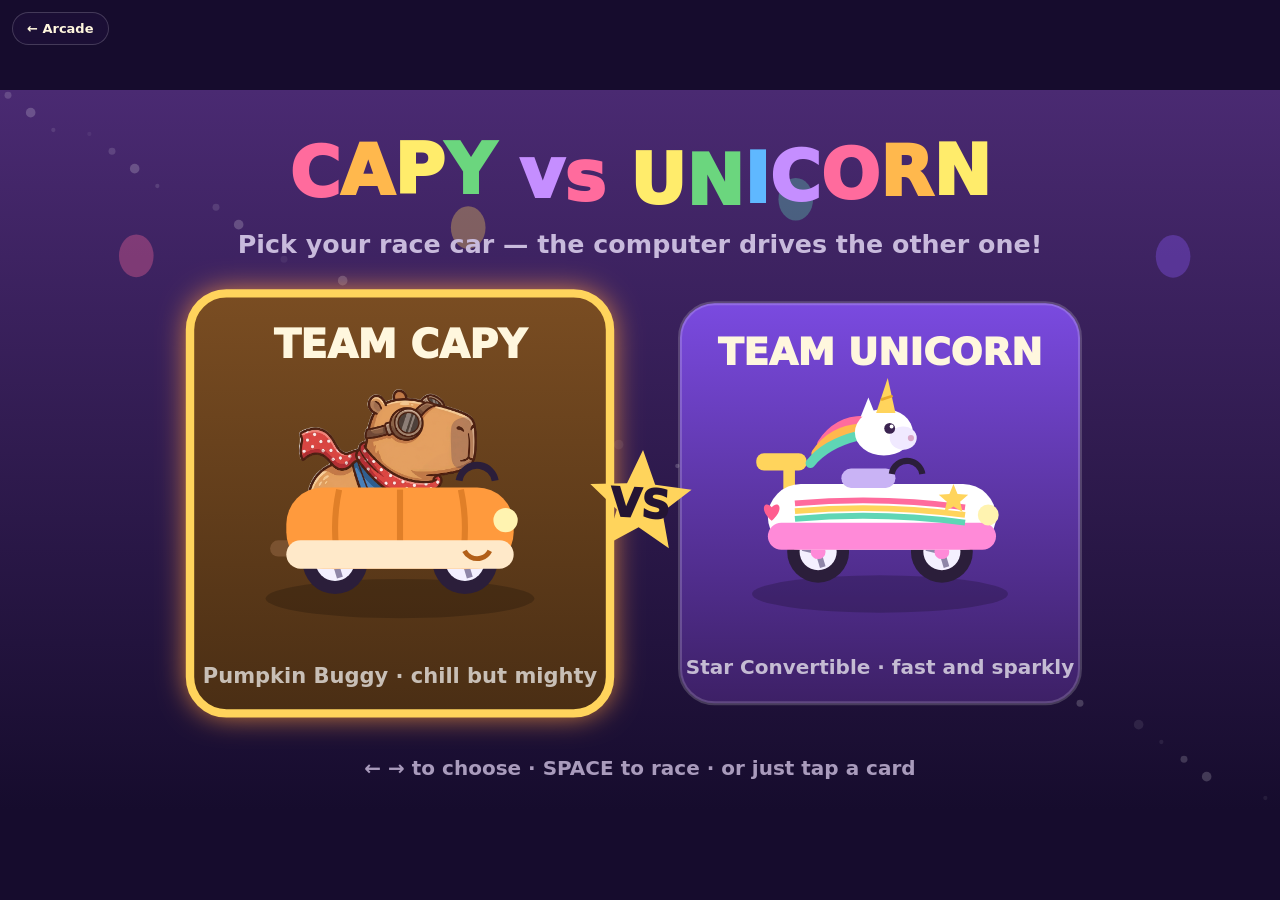
==== commit 85a7d2e6: "Replace bear-like capy driver with real capybara sprite The hand-drawn canvas driver read as a bear:" ====
--- a/capy-vs-unicorn.html
+++ b/capy-vs-unicorn.html
@@ -73,6 +73,11 @@
   function sadTrombone() {
     [392, 370, 349, 330].forEach((f, i) => beep('sawtooth', f, f * 0.94, 0.22, 0.07, i * 0.2));
   }
+
+  // ---------- sprites ----------
+  const capySprite = new Image();
+  capySprite.src = 'assets/capy-driver-sprite.png';
+  const capySpriteReady = () => capySprite.complete && capySprite.naturalWidth > 0;
 
   // ---------- race constants ----------
   const RACE_LENGTH = 1500;
@@ -734,6 +739,26 @@
     ctx.fillStyle = '#7a5230';
     ctx.beginPath(); ctx.roundRect(-64, -26, 14, 8, 4); ctx.fill();
 
+    // seat back (behind driver)
+    ctx.fillStyle = '#b25f18';
+    ctx.beginPath(); ctx.roundRect(-40, -62, 30, 16, 6); ctx.fill();
+
+    // green leaf roll bar (behind driver)
+    ctx.strokeStyle = '#4e9e4e';
+    ctx.lineWidth = 6;
+    ctx.beginPath(); ctx.arc(-10, -52, 18, Math.PI, Math.PI * 2); ctx.stroke();
+    ctx.fillStyle = '#4e9e4e';
+    ctx.beginPath(); ctx.ellipse(-12, -72, 9, 5, -0.5, 0, 7); ctx.fill();
+
+    // capy driver sprite, lower body hidden by the buggy
+    if (capySpriteReady()) {
+      ctx.save();
+      ctx.translate(0, bounce * 0.35);
+      const dw = 88, dh = dw * capySprite.naturalHeight / capySprite.naturalWidth;
+      ctx.drawImage(capySprite, -50, -22 - dh, dw, dh);
+      ctx.restore();
+    }
+
     // pumpkin-buggy body
     ctx.fillStyle = '#ff9a3d';
     ctx.beginPath(); ctx.roundRect(-56, -52, 112, 40, 18); ctx.fill();
@@ -749,13 +774,6 @@
     // cream lower band
     ctx.fillStyle = '#ffe9c9';
     ctx.beginPath(); ctx.roundRect(-56, -26, 112, 14, 7); ctx.fill();
-    // green leaf roll bar
-    ctx.strokeStyle = '#4e9e4e';
-    ctx.lineWidth = 6;
-    ctx.beginPath(); ctx.arc(-10, -52, 18, Math.PI, Math.PI * 2); ctx.stroke();
-    ctx.fillStyle = '#4e9e4e';
-    ctx.beginPath(); ctx.ellipse(-12, -72, 9, 5, -0.5, 0, 7); ctx.fill();
-
     // headlight + friendly bumper smile
     ctx.fillStyle = '#fff3b0';
     ctx.beginPath(); ctx.arc(52, -36, 6, 0, 7); ctx.fill();
@@ -763,44 +781,39 @@
     ctx.lineWidth = 2.4;
     ctx.beginPath(); ctx.arc(38, -24, 7, 0.15 * Math.PI, 0.85 * Math.PI); ctx.stroke();
 
-    // seat + steering
-    ctx.fillStyle = '#b25f18';
-    ctx.beginPath(); ctx.roundRect(-22, -60, 30, 12, 6); ctx.fill();
+    // steering wheel in front of the driver
     ctx.strokeStyle = '#2b1e3a';
     ctx.lineWidth = 3.4;
-    ctx.beginPath(); ctx.arc(16, -56, 9, Math.PI * 1.05, Math.PI * 1.95); ctx.stroke();
-
-    // capy driver
-    ctx.save();
-    ctx.translate(-4, -70 + bounce * 0.4);
-    // scarf flowing
-    const sw = Math.sin(time * 10) * 3;
-    ctx.fillStyle = '#ff5d5d';
-    ctx.beginPath();
-    ctx.moveTo(-8, 6);
-    ctx.lineTo(-30, 2 + sw);
-    ctx.lineTo(-28, 12 + sw);
-    ctx.closePath(); ctx.fill();
-    // head
-    ctx.fillStyle = '#9a6b3f';
-    ctx.beginPath(); ctx.roundRect(-14, -14, 34, 26, 10); ctx.fill();
-    // snout
-    ctx.fillStyle = '#8a5c34';
-    ctx.beginPath(); ctx.roundRect(10, -4, 14, 12, 6); ctx.fill();
-    ctx.fillStyle = '#4a2f1a';
-    ctx.beginPath(); ctx.arc(20, 0, 2.2, 0, 7); ctx.fill();
-    // ear
-    ctx.fillStyle = '#8a5c34';
-    ctx.beginPath(); ctx.arc(-6, -14, 5, 0, 7); ctx.fill();
-    // goggles
-    ctx.fillStyle = '#fff3d6';
-    ctx.beginPath(); ctx.arc(4, -6, 5.6, 0, 7); ctx.fill();
-    ctx.strokeStyle = '#7a5230';
-    ctx.lineWidth = 2;
-    ctx.stroke();
-    ctx.fillStyle = '#2d1a0e';
-    ctx.beginPath(); ctx.arc(5.4, -6, 2.6, 0, 7); ctx.fill();
-    ctx.restore();
+    ctx.beginPath(); ctx.arc(38, -54, 9, Math.PI * 1.05, Math.PI * 1.95); ctx.stroke();
+
+    // vector driver fallback while the sprite loads
+    if (!capySpriteReady()) {
+      ctx.save();
+      ctx.translate(-4, -70 + bounce * 0.4);
+      const sw = Math.sin(time * 10) * 3;
+      ctx.fillStyle = '#ff5d5d';
+      ctx.beginPath();
+      ctx.moveTo(-8, 6);
+      ctx.lineTo(-30, 2 + sw);
+      ctx.lineTo(-28, 12 + sw);
+      ctx.closePath(); ctx.fill();
+      ctx.fillStyle = '#9a6b3f';
+      ctx.beginPath(); ctx.roundRect(-14, -14, 34, 26, 10); ctx.fill();
+      ctx.fillStyle = '#8a5c34';
+      ctx.beginPath(); ctx.roundRect(10, -4, 14, 12, 6); ctx.fill();
+      ctx.fillStyle = '#4a2f1a';
+      ctx.beginPath(); ctx.arc(20, 0, 2.2, 0, 7); ctx.fill();
+      ctx.fillStyle = '#8a5c34';
+      ctx.beginPath(); ctx.arc(-6, -14, 5, 0, 7); ctx.fill();
+      ctx.fillStyle = '#fff3d6';
+      ctx.beginPath(); ctx.arc(4, -6, 5.6, 0, 7); ctx.fill();
+      ctx.strokeStyle = '#7a5230';
+      ctx.lineWidth = 2;
+      ctx.stroke();
+      ctx.fillStyle = '#2d1a0e';
+      ctx.beginPath(); ctx.arc(5.4, -6, 2.6, 0, 7); ctx.fill();
+      ctx.restore();
+    }
 
     ctx.restore();
   }
